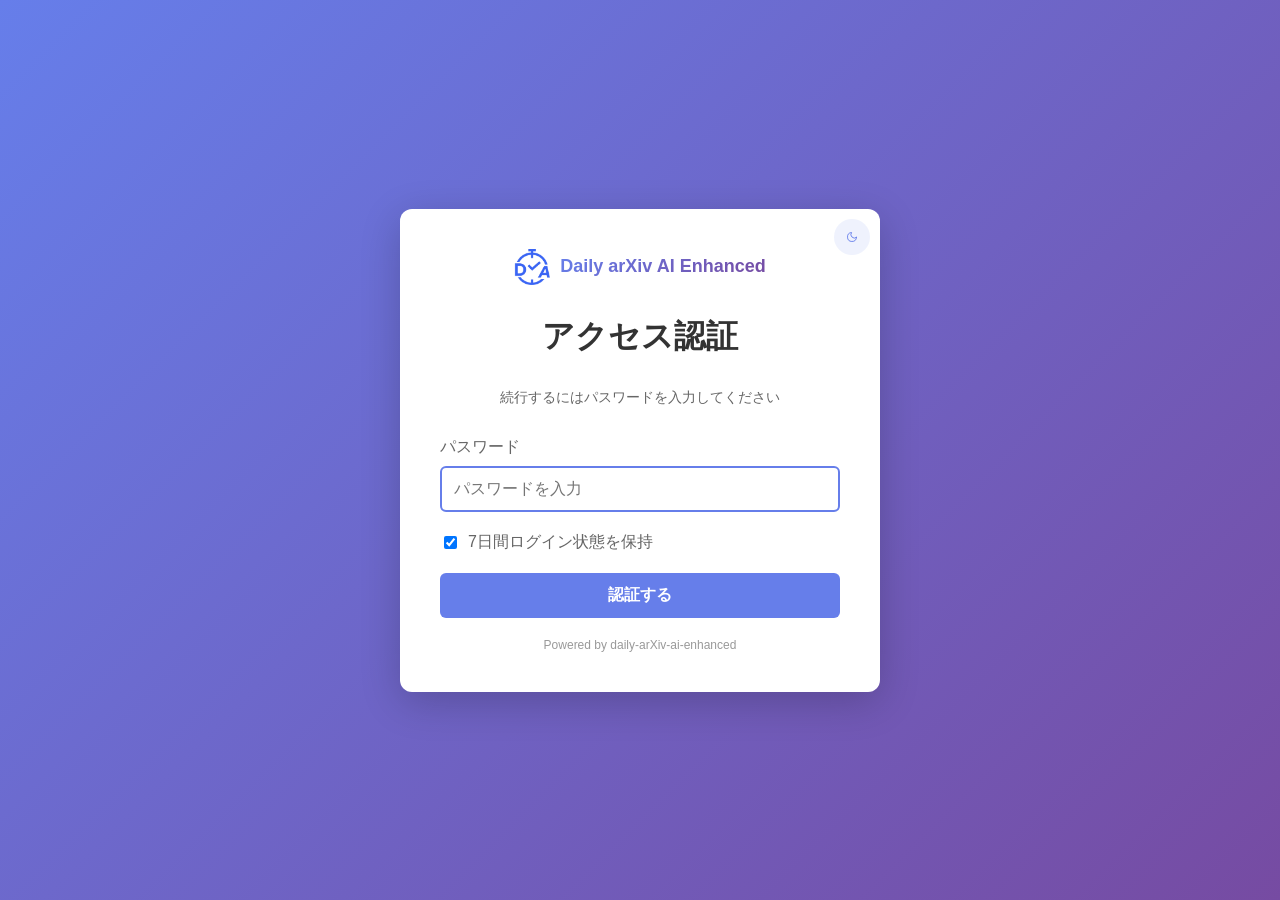
==== login.html @ d6170015 "Add Japanese localization and theme toggle Co-authored-by: Copilot <223556219+Copilot@users.noreply." ====
<!DOCTYPE html>
<html lang="ja">
<head>
    <meta charset="UTF-8">
    <meta name="viewport" content="width=device-width, initial-scale=1.0">
    <title>アクセス認証 - daily-arXiv-ai-enhanced</title>
    <style>
        /* Clean login page styling */
        :root {
            --login-bg: linear-gradient(135deg, #667eea 0%, #764ba2 100%);
            --panel-bg: #ffffff;
            --text-primary: #333;
            --text-secondary: #666;
            --input-border: #ddd;
        }
        [data-theme="dark"] {
            --login-bg: linear-gradient(135deg, #111827 0%, #1f2937 100%);
            --panel-bg: #111827;
            --text-primary: #e5e7eb;
            --text-secondary: #9ca3af;
            --input-border: #374151;
        }
        body {
            font-family: -apple-system, BlinkMacSystemFont, 'Segoe UI', Arial, sans-serif;
            display: flex;
            justify-content: center;
            align-items: center;
            min-height: 100vh;
            margin: 0;
            background: var(--login-bg);
        }
        .login-container {
            background: var(--panel-bg);
            padding: 40px;
            border-radius: 12px;
            box-shadow: 0 10px 40px rgba(0,0,0,0.2);
            width: 90%;
            max-width: 400px;
            position: relative;
        }
        h1 {
            margin: 0 0 30px;
            color: var(--text-primary);
            text-align: center;
        }
        .subtitle {
            text-align: center;
            color: var(--text-secondary);
            margin-bottom: 30px;
            font-size: 14px;
        }
        .input-group {
            margin-bottom: 20px;
        }
        label {
            display: block;
            margin-bottom: 8px;
            color: var(--text-secondary);
            font-weight: 500;
        }
        input[type="password"] {
            width: 100%;
            padding: 12px;
            border: 2px solid var(--input-border);
            border-radius: 6px;
            font-size: 16px;
            box-sizing: border-box;
            transition: border-color 0.3s;
            background: transparent;
            color: var(--text-primary);
        }
        input[type="password"]:focus {
            outline: none;
            border-color: #667eea;
        }
        button {
            width: 100%;
            padding: 12px;
            background: #667eea;
            color: white;
            border: none;
            border-radius: 6px;
            font-size: 16px;
            font-weight: 600;
            cursor: pointer;
            transition: background 0.3s;
        }
        button:hover {
            background: #5568d3;
        }
        button:active {
            transform: translateY(1px);
        }
        .error-message {
            color: #e74c3c;
            margin-top: 10px;
            text-align: center;
            font-size: 14px;
            display: none;
            padding: 10px;
            background: #fee;
            border-radius: 6px;
            animation: shake 0.5s;
        }
        @keyframes shake {
            0%, 100% { transform: translateX(0); }
            25% { transform: translateX(-10px); }
            75% { transform: translateX(10px); }
        }
        .remember-me {
            margin-top: 15px;
            margin-bottom: 20px;
            display: flex;
            align-items: center;
            gap: 8px;
        }
        .remember-me input[type="checkbox"] {
            width: auto;
            cursor: pointer;
        }
        .remember-me label {
            margin: 0;
            font-weight: normal;
            cursor: pointer;
        }
        .footer {
            margin-top: 20px;
            text-align: center;
            font-size: 12px;
            color: #999;
        }
        .theme-toggle-login {
            position: absolute;
            top: 10px;
            right: 10px;
            width: 36px;
            height: 36px;
            border-radius: 50%;
            display: inline-flex;
            align-items: center;
            justify-content: center;
            color: #667eea;
            background: rgba(102, 126, 234, 0.1);
            cursor: pointer;
        }
        /* Site logo styles */
        .site-logo {
            display: flex;
            align-items: center;
            justify-content: center;
            text-decoration: none !important;
            margin-bottom: 30px;
            gap: 10px;
            transition: all 0.2s ease;
        }
        .site-logo:hover {
            text-decoration: none;
            opacity: 0.9;
        }
        .logo-image {
            height: 36px;
            width: auto;
        }
        .site-title {
            font-size: 18px;
            font-weight: 600;
            background: linear-gradient(135deg, #667eea 0%, #764ba2 100%);
            -webkit-background-clip: text;
            -webkit-text-fill-color: transparent;
            background-clip: text;
        }
    </style>
</head>
<body>
    <div class="login-container">
        <button id="themeToggle" class="theme-toggle-login" title="ダークモードに切り替え" aria-label="ダークモードに切り替え"></button>
        <a href="index.html" class="site-logo">
            <img src="assets/logo2-removebg-preview.png" alt="Daily arXiv AI Enhanced Logo" class="logo-image">
            <span class="site-title">Daily arXiv AI Enhanced</span>
        </a>
        <h1>アクセス認証</h1>
        <div class="subtitle">続行するにはパスワードを入力してください</div>
        <form id="loginForm">
            <div class="input-group">
                <label for="password">パスワード</label>
                <input
                    type="password"
                    id="password"
                    name="password"
                    placeholder="パスワードを入力"
                    required
                    autofocus
                    autocomplete="current-password"
                >
            </div>
            <div class="remember-me">
                <input type="checkbox" id="rememberMe" checked>
                <label for="rememberMe">7日間ログイン状態を保持</label>
            </div>
            <button type="submit">認証する</button>
            <div class="error-message" id="errorMessage">
                ❌ パスワードが正しくありません。再度お試しください。
            </div>
        </form>
        <div class="footer">
            Powered by daily-arXiv-ai-enhanced
        </div>
    </div>

    <script src="js/theme.js"></script>
    <script src="js/auth-config.js"></script>
    <script src="js/auth.js"></script>
    <script>
        setupThemeToggle();
        const form = document.getElementById('loginForm');
        const passwordInput = document.getElementById('password');
        const rememberMe = document.getElementById('rememberMe');
        const errorMessage = document.getElementById('errorMessage');

        // If already authenticated, redirect to target page
        if (Auth.isAuthenticated()) {
            const redirect = new URLSearchParams(window.location.search).get('redirect') || 'index.html';
            window.location.href = redirect;
        }

        form.addEventListener('submit', async (e) => {
            e.preventDefault();
            const password = passwordInput.value;
            const remember = rememberMe.checked;

            if (await Auth.login(password, remember)) {
                // Login successful, redirect
                const redirect = new URLSearchParams(window.location.search).get('redirect') || 'index.html';
                window.location.href = redirect;
            } else {
                // Login failed
                errorMessage.style.display = 'block';
                passwordInput.value = '';
                passwordInput.focus();

                // Hide error message after 3 seconds
                setTimeout(() => {
                    errorMessage.style.display = 'none';
                }, 3000);
            }
        });

        // Handle Enter key in password field
        passwordInput.addEventListener('keypress', (e) => {
            if (e.key === 'Enter') {
                form.dispatchEvent(new Event('submit'));
            }
        });
    </script>
</body>
</html>
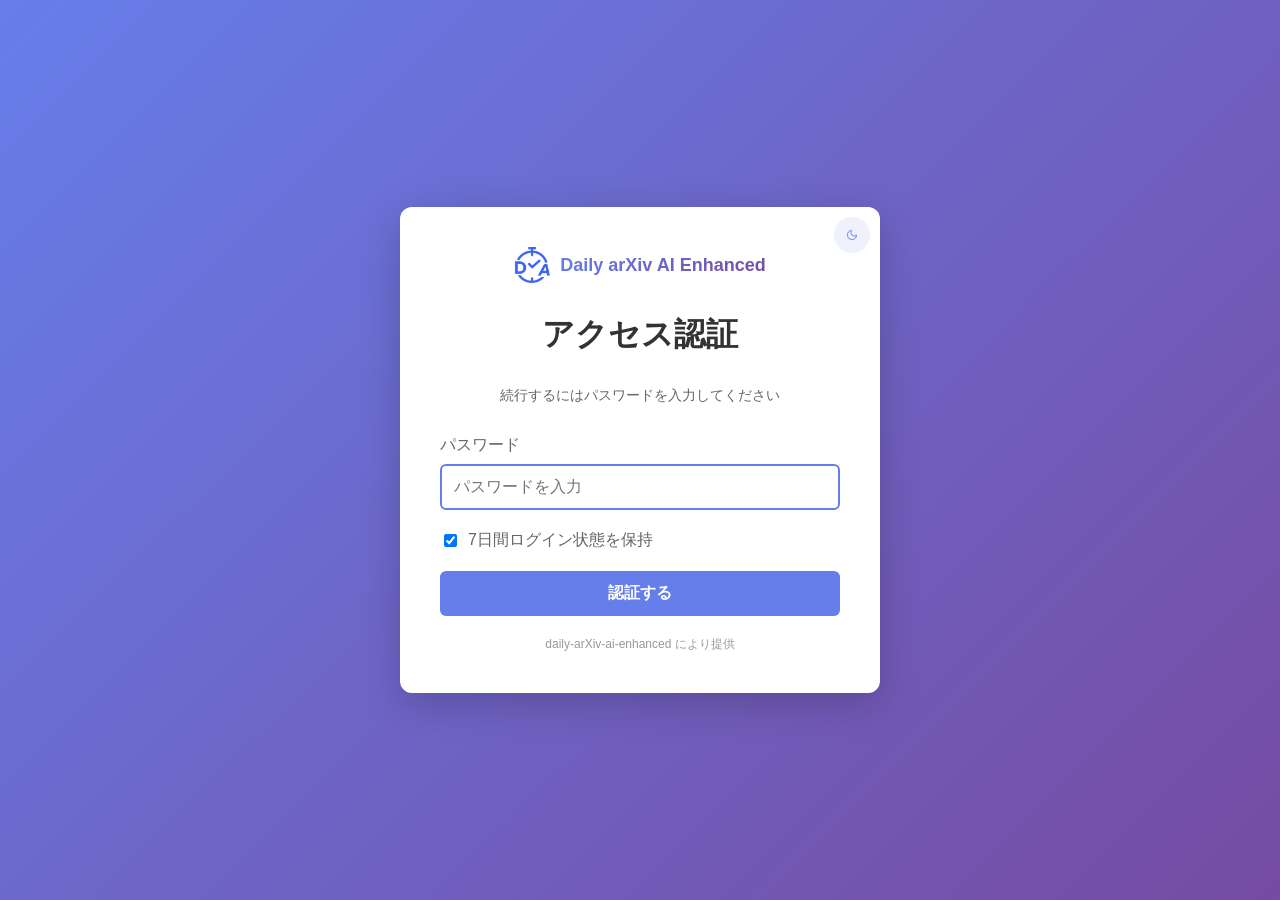
==== commit 2aeadf52: "Translate README and remaining site text to Japanese Co-authored-by: Copilot <223556219+Copilot@user" ====
--- a/login.html
+++ b/login.html
@@ -203,7 +203,7 @@
             </div>
         </form>
         <div class="footer">
-            Powered by daily-arXiv-ai-enhanced
+            daily-arXiv-ai-enhanced により提供
         </div>
     </div>
 
